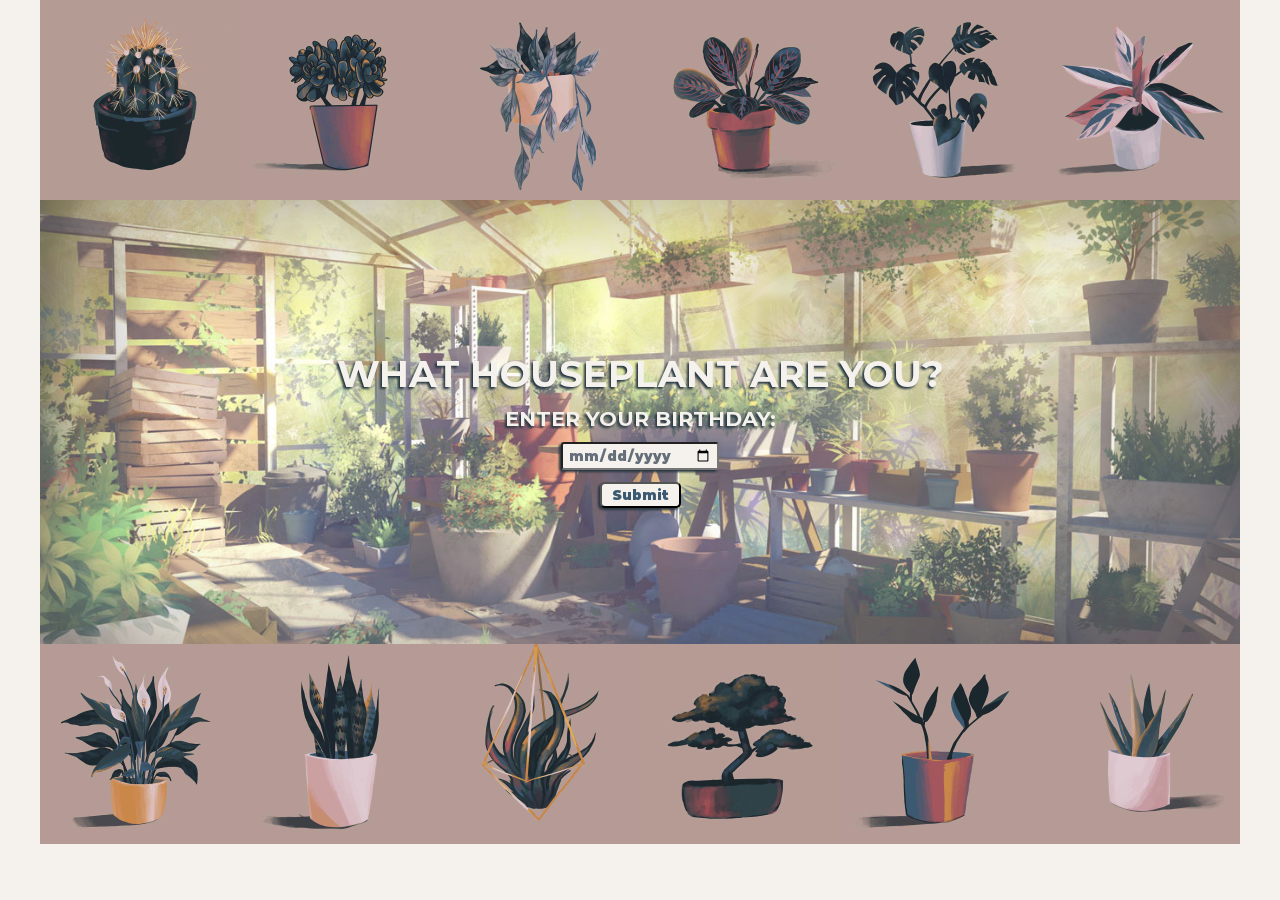
==== copy.html @ 132cef7f "added bg pics" ====
<!DOCTYPE html>
<html lang="en">
<head>
  <meta charset="UTF-8">
  <meta http-equiv="X-UA-Compatible" content="IE=edge">
  <meta name="viewport" content="width=device-width, initial-scale=1.0">
  <title>What Houseplant are You?</title>
  <link rel="normalize" href="css/normalize.css">
  <link rel="stylesheet" href="css/stylesheet.css">
</head>
<body>
  <main>
  <div class="buttonrow">
    <button class="button" id="ari"></button>
    <button class="button" id="tau"></button>
    <button class="button" id="gem"></button>
    <button class="button" id="can"></button>
    <button class="button" id="leo"></button>
    <button class="button" id="vir"></button>
  </div>
  <div class="welcome">
    <h1>WHAT HOUSEPLANT ARE YOU?</h1>
    <p>ENTER YOUR BIRTHDAY:</p>
    <div>
      <p><input id="bday" type="date"></p>
      <p><button id="submit">Submit</button></p>
    </div>
  </div>
  <div class="buttonrow">
    <button class="button" id="lib"></button>
    <button class="button" id="sco"></button>
    <button class="button" id="sag"></button>
    <button class="button" id="cap"></button>
    <button class="button" id="aqu"></button>
    <button class="button" id="pis"></button>
  </div>
  </main>
  <script src="js/main.js"></script>
</body>
</html>
---- css/stylesheet.css ----
@font-face { 
  font-family: 'montserrat';
  src: url('/fonts/montserrat/Montserrat-Medium.woff2') format('woff2');
  font-weight: normal;
  font-style: normal;    
}

@font-face { 
  font-family: 'montserrat';
  src: url('/fonts/montserrat/Montserrat-MediumItalic.woff2') format('woff2');
  font-weight: normal;
  font-style: italic;    
}

@font-face {
  font-family: 'montserrat';
  src: url('/fonts/montserrat/Montserrat-Bold.woff2') format('woff2'),;
  font-weight: bold;
  font-style: normal;
}

@font-face {
  font-family: 'playfairdisplay';
  src: url('/fonts/playfairdisplay/PlayfairDisplay-Bold.woff2') format('woff2'),;
  font-weight: bold;
  font-style: normal;
}

@font-face {
  font-family: 'montserrat';
  src: url('/fonts/montserrat/Montserrat-Black.woff2') format('woff2'),;
  font-weight: bolder;
  font-style: normal;
}

body {
  margin: 0;
  border: 0;
  background-color: #F5F2ED;
}

.welcome {
  padding: 14vh;
  align-items: center;
  border-color: #B59C95;
  background-image: url("/images/greenhouse2.jpg");
  background-size: 1200px;
  background-repeat: no-repeat;
  background-position: center;
}

input[type="date"] {
  background: #F5F2ED;
  color: #646F79;
  font-family: 'montserrat', sans-serif;
  cursor: text;
  border-radius: 3px;
  padding: 3px 5px;
}

#submit {
  font-family: 'montserrat', sans-serif;
  border-radius: 5px;
  background: #F5F2ED;
  cursor: pointer;
  color: #3b5971;
  padding: 3px 10px;
  margin-bottom: 0;
}
#submit:hover {
  opacity: .95;
  color:  #ccb7b1
}

h1 {
  font-family: 'montserrat';
  font-weight: bold;
  text-align: center;
  color: #F5F2ED;
  font-size: 2.3rem;
  margin-bottom: 0rem;
  filter: drop-shadow(-2px 2px 1px #273741);
}

p {
  font-family: 'montserrat';
  text-align: center;
  color: #F5F2ED;
  font-weight: bold;
  font-size: 1.3rem;
  margin: 10px;
  filter: drop-shadow(-2px 2px 1px #273741);
}

.button {
  width: 200px;
  height: 200px;
  border: none;
  background-color: transparent;
  outline: none;
  cursor: pointer;
}


.button:hover {
  opacity: .8;
}

div.buttonrow {
  display: flex;
  justify-content: center;

}

#ari {
  background-image: url('/images/ari.jpg');
  background-size: 200px;
}

#tau {
  background-image: url('/images/tau.jpg');
  background-size: 200px;
}

#gem {
  background-image: url('/images/gem.jpg');
  background-size: 200px;
}

#can {
  background-image: url('/images/can.jpg');
  background-size: 200px;
}

#leo {
  background-image: url('/images/leo.jpg');
  background-size: 200px;
}

#vir {
  background-image: url('/images/vir.jpg');
  background-size: 200px;
}

#lib {
  background-image: url('/images/lib.jpg');
  background-size: 200px;
}

#sco {
  background-image: url('/images/sco.jpg');
  background-size: 200px;
}

#sag {
  background-image: url('/images/sag.jpg');
  background-size: 200px;
}

#cap {
  background-image: url('/images/cap.jpg');
  background-size: 200px;
}

#aqu {
  background-image: url('/images/aqu.jpg');
  background-size: 200px;
}

#pis {
  background-image: url('/images/pis.jpg');
  background-size: 200px;
}
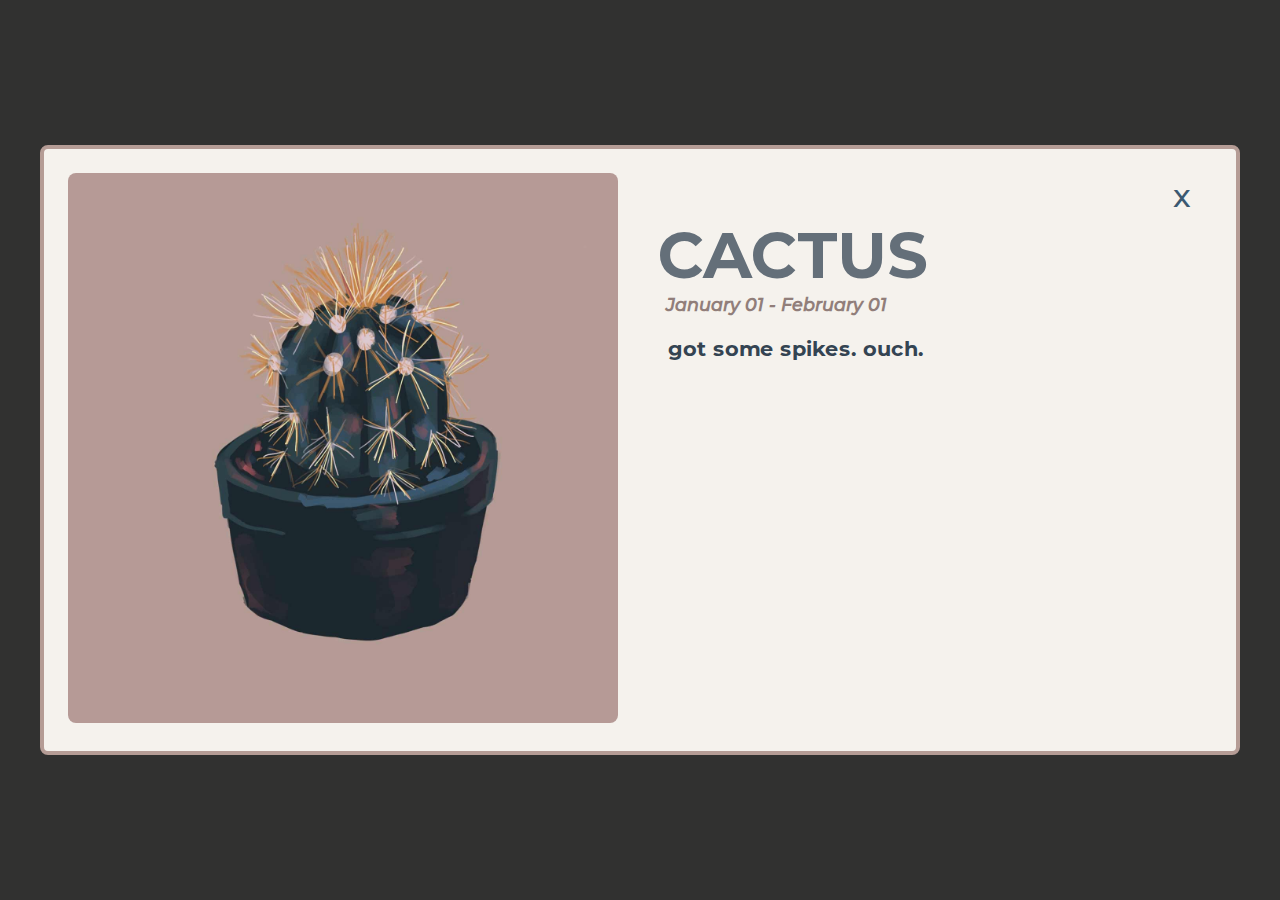
==== commit c961670f: "designing modal" ====
--- a/copy.html
+++ b/copy.html
@@ -7,33 +7,29 @@
   <title>What Houseplant are You?</title>
   <link rel="normalize" href="css/normalize.css">
   <link rel="stylesheet" href="css/stylesheet.css">
+  <link rel="stylesheet" href="css/modal.css">
 </head>
 <body>
   <main>
-  <div class="buttonrow">
-    <button class="button" id="ari"></button>
-    <button class="button" id="tau"></button>
-    <button class="button" id="gem"></button>
-    <button class="button" id="can"></button>
-    <button class="button" id="leo"></button>
-    <button class="button" id="vir"></button>
-  </div>
-  <div class="welcome">
-    <h1>WHAT HOUSEPLANT ARE YOU?</h1>
-    <p>ENTER YOUR BIRTHDAY:</p>
-    <div>
-      <p><input id="bday" type="date"></p>
-      <p><button id="submit">Submit</button></p>
+    <div id="modal" class="modal">
+      <div class="modal-body">
+        <button id="btn-modal-close" class="toggle-modal btn">x</button>
+        <div class="modal-content">
+          <div class="pic">
+            <img id="zDisplayImg" src="images/ari_large.jpg" alt="">
+          </div>
+          <div class="description">
+          <h1 id="zTitle">CACTUS</h1>
+          <p id="zDateRange">January 01 - February 01</p>
+          <div>
+            <p id="zMoreInfo">got some spikes. ouch.</p>
+          </div>
+          </div>
+        </div>
+      </div>
+      <div class="blanket"></div>
     </div>
-  </div>
-  <div class="buttonrow">
-    <button class="button" id="lib"></button>
-    <button class="button" id="sco"></button>
-    <button class="button" id="sag"></button>
-    <button class="button" id="cap"></button>
-    <button class="button" id="aqu"></button>
-    <button class="button" id="pis"></button>
-  </div>
+  </main>
   </main>
   <script src="js/main.js"></script>
 </body>
--- a/css/stylesheet.css
+++ b/css/stylesheet.css
@@ -43,53 +43,57 @@
   padding: 14vh;
   align-items: center;
   border-color: #B59C95;
-  background-image: url("/images/greenhouse2.jpg");
+  background-image: url("/images/bg.jpg");
   background-size: 1200px;
   background-repeat: no-repeat;
   background-position: center;
 }
 
 input[type="date"] {
-  background: #F5F2ED;
+  background: transparent;
   color: #646F79;
   font-family: 'montserrat', sans-serif;
+  font-size: 1.1rem;
   cursor: text;
   border-radius: 3px;
   padding: 3px 5px;
 }
 
-#submit {
+.btn{
   font-family: 'montserrat', sans-serif;
   border-radius: 5px;
-  background: #F5F2ED;
+  background: transparent;
   cursor: pointer;
+  font-size: 1rem;
   color: #3b5971;
   padding: 3px 10px;
-  margin-bottom: 0;
+  margin: 0 .7rem;
 }
-#submit:hover {
-  opacity: .95;
-  color:  #ccb7b1
+.btn:hover {
+  opacity: .9;
+  color:  #B59C95
+}
+.wrapper {
+  display: flex;
+  align-items: center;
+  justify-content: center;
 }
 
 h1 {
-  font-family: 'montserrat';
-  font-weight: bold;
+  font-family: 'playfairdisplay';
   text-align: center;
-  color: #F5F2ED;
-  font-size: 2.3rem;
+  color: #646F79;
+  font-size: 3.3rem;
   margin-bottom: 0rem;
-  filter: drop-shadow(-2px 2px 1px #273741);
 }
 
 p {
   font-family: 'montserrat';
   text-align: center;
-  color: #F5F2ED;
+  color: #917e7a;
   font-weight: bold;
-  font-size: 1.3rem;
+  font-size: 1.4rem;
   margin: 10px;
-  filter: drop-shadow(-2px 2px 1px #273741);
 }
 
 .button {
--- a/css/modal.css
+++ b/css/modal.css
@@ -0,0 +1,113 @@
+@font-face { 
+	font-family: 'montserrat';
+	src: url('/fonts/montserrat/Montserrat-Medium.woff2') format('woff2');
+	font-weight: normal;
+	font-style: normal;    
+ }
+
+html {
+	box-sizing: border-box;
+	font-size: 100%;
+}
+
+*,
+*:before,
+*:after {
+	box-sizing: inherit;
+}
+
+body {
+	font-family: 'montserrat', sans-serif;
+}
+
+/* Add this last */
+[hidden] {
+	display: none !important;
+}
+
+
+.modal {
+	height: 100vh;
+	width: 100vw;
+
+	position: fixed;
+	top: 0;
+	left: 0;
+	z-index: 99;
+
+	display: flex;
+	justify-content: center;
+	align-items: center;
+	flex-direction: column;
+}
+
+.modal .blanket {
+	background-color: rgba(0, 0, 0, .8);
+
+	height: 100vh;
+	width: 100vw;
+
+	position: fixed;
+	top: 0;
+	left: 0;
+	z-index: 100;
+}
+
+.modal-body {
+	background-color: #F5F2ED;
+	border: .3rem solid #B59C95;
+	border-radius: .5rem;
+
+	height: 610px;
+	width: 1200px;
+
+	position: relative;
+	z-index: 101;
+
+	padding: 1.5rem;
+
+	font-size: 2rem;
+}
+.modal-content {
+	display:grid;
+	grid-template-columns: 1fr 1fr;
+}
+
+.description {
+	padding-left: 2.5rem;
+}
+
+#zDateRange {
+	font-style: italic;
+	margin: 0;
+	padding-left: .5rem;
+	font-size: 1.1rem;
+}
+
+#zMoreInfo {
+	color: #344452;
+	font-size: 1.3rem;
+	margin-top: 1.3rem;
+}
+
+h1, p {
+	text-align: left;
+}
+
+h1 {
+	font-family: 'montserrat';
+	font-size: 4rem;
+	margin-bottom: 0;
+}
+
+img {
+	width: 550px;
+	border-radius: .5rem;
+}
+
+#btn-modal-close {
+	float: right;
+	border: transparent;
+	font-size: 2rem;
+	
+}
